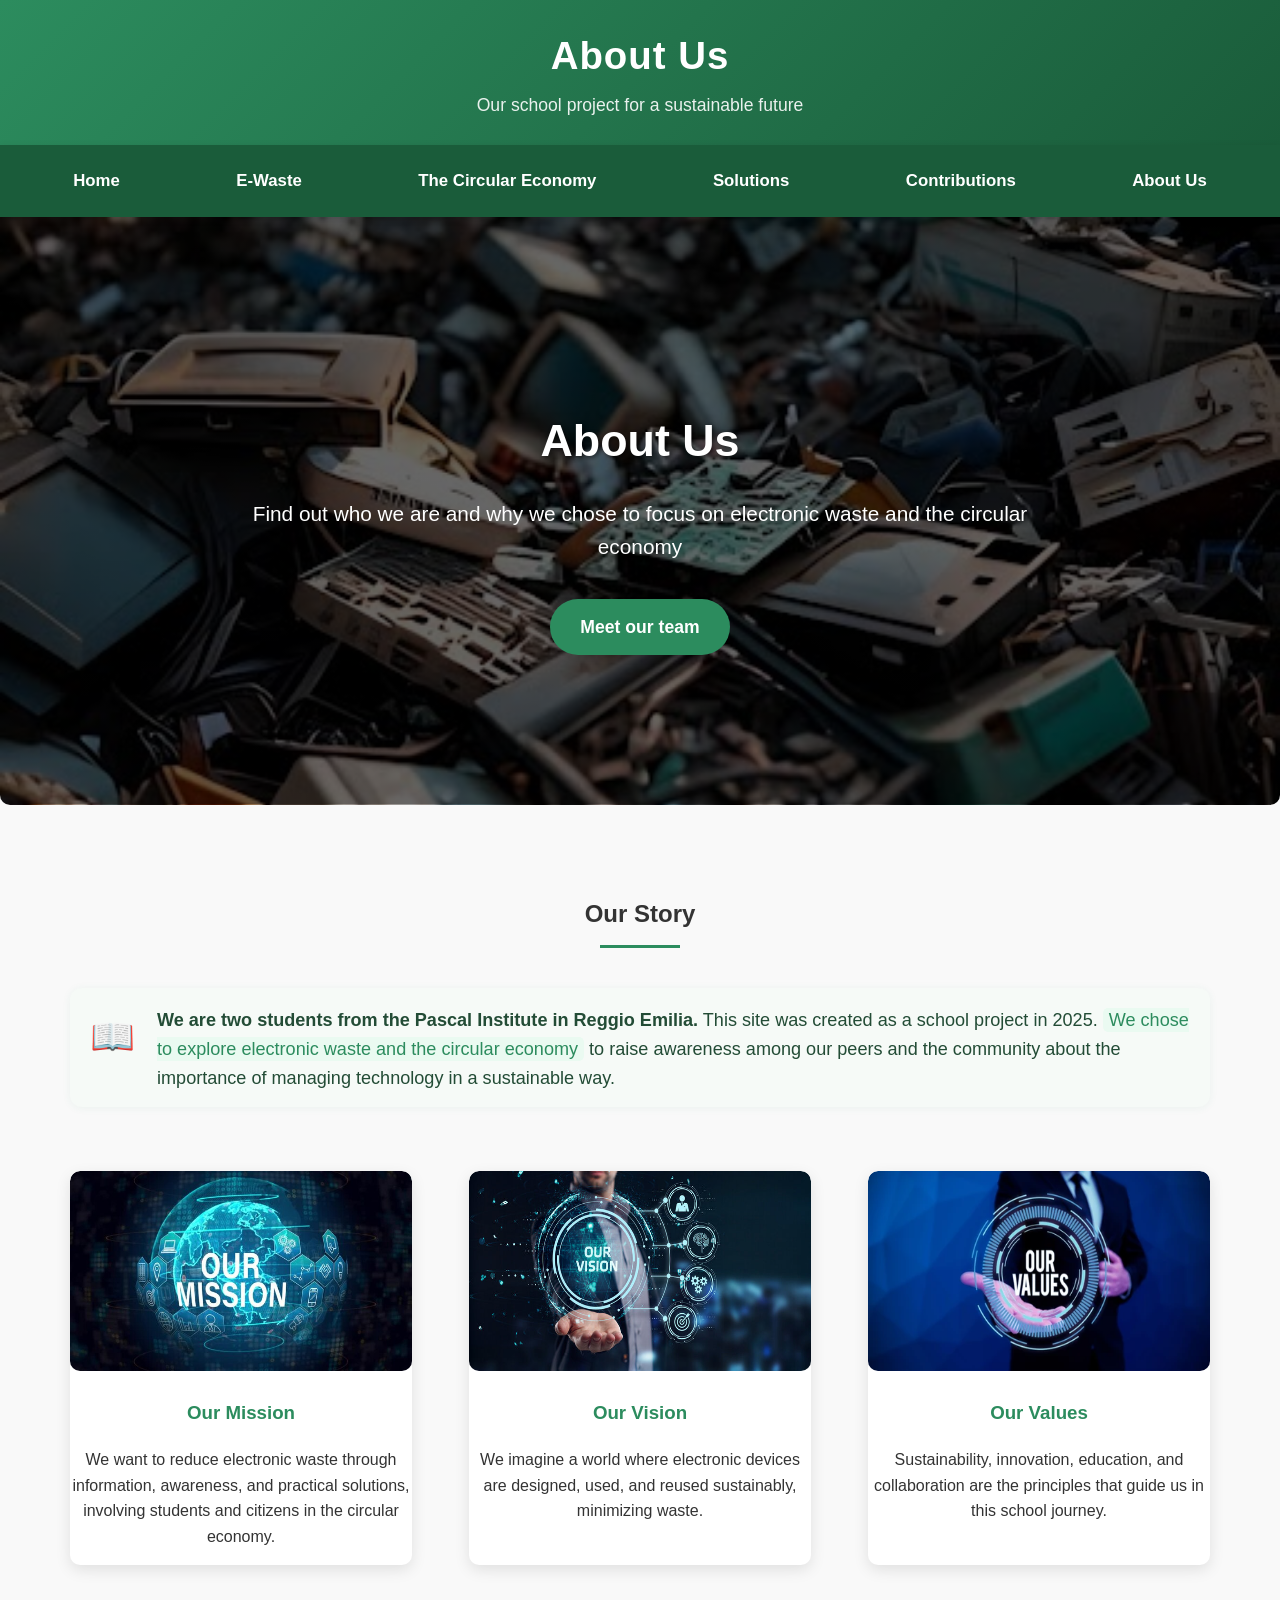
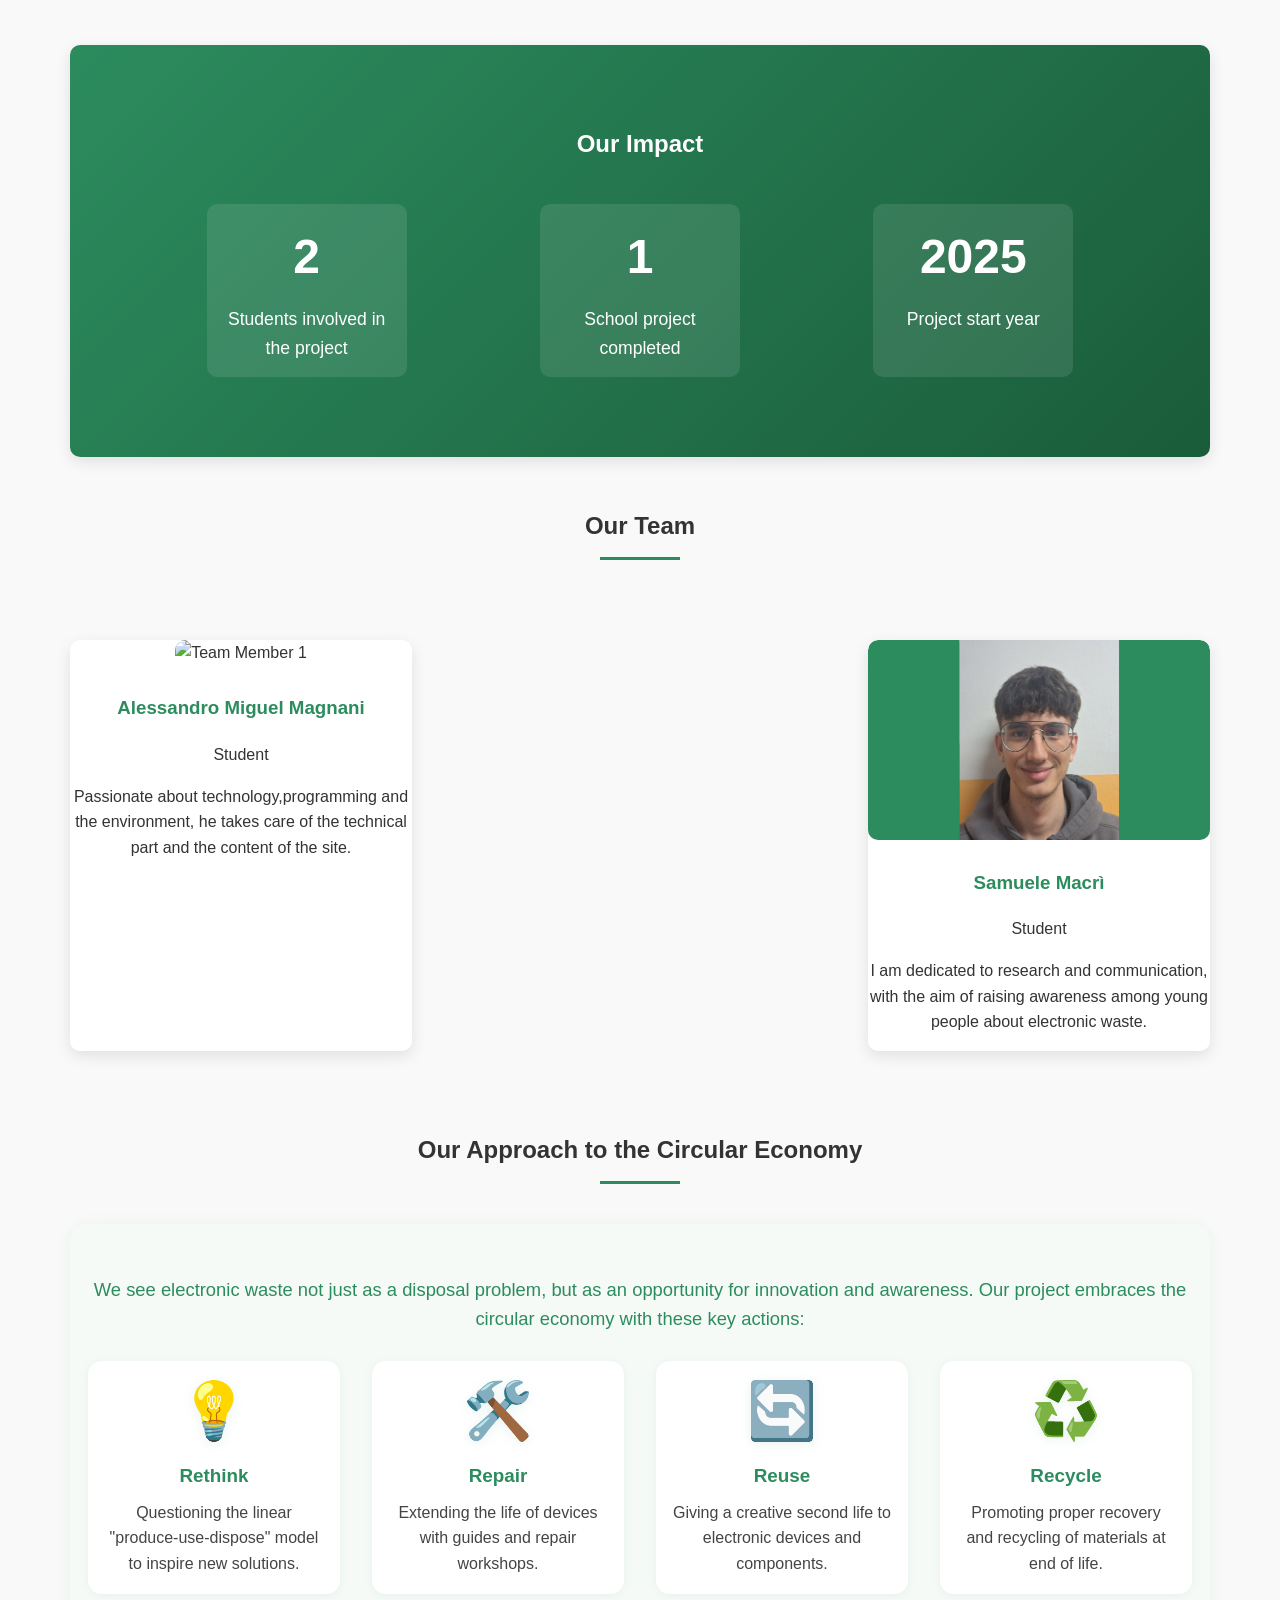
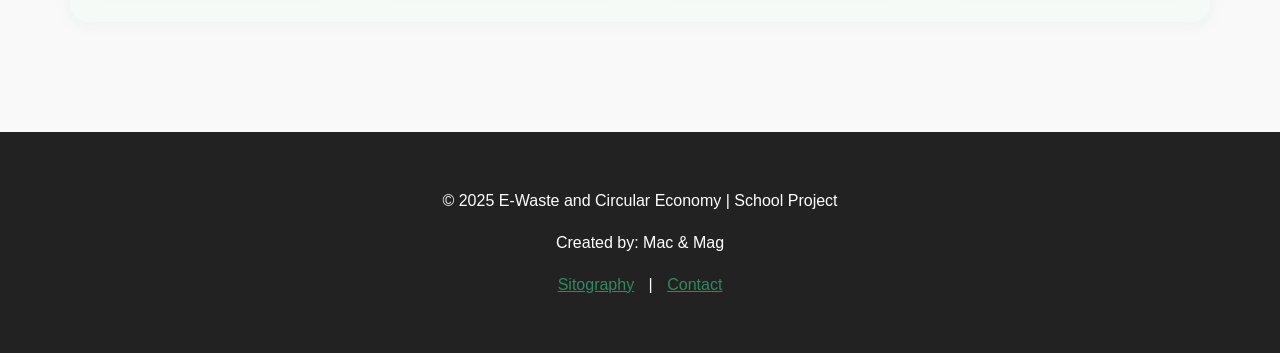
==== docs/chisiamo.html @ 3bbdf6ba "Add files via upload" ====
<!DOCTYPE html>
<html lang="en">
  <head>
    <meta charset="UTF-8">
    <meta name="viewport" content="width=device-width, initial-scale=1.0">
    <link rel="stylesheet" href="style.css">
    <link rel="icon" href="img/favicon.png" type="image/png">
    <title>About Us - E-Waste and Circular Economy</title>
    <style>
    
    </style>
  </head>
  <body>
    <header>
      <h1>About Us</h1>
      <p>Our school project for a sustainable future</p>
    </header>

    <nav>
      <a href="index.html">Home</a>
      <a href="page1.html">E-Waste</a>
      <a href="page2.html">The Circular Economy</a>
      <a href="page3.html">Solutions</a>
      <a href="page4.html">Contributions</a>
      <a href="#">About Us</a>
    </nav>

    <div class="hero">
      <h2>About Us</h2>
      <p>Find out who we are and why we chose to focus on electronic waste and the circular economy</p>
      <a href="#team" class="btn">Meet our team</a>
    </div>

    <div class="container">
      <h2 class="section-title">Our Story</h2>
      <div class="ourstory-paragraph">
        <span class="ourstory-icon" role="img" aria-label="Book">📖</span>
        <span>
          <b>We are two students from the Pascal Institute in Reggio Emilia.</b> This site was created as a school project in 2025. <span class="ourstory-highlight">We chose to explore electronic waste and the circular economy</span> to raise awareness among our peers and the community about the importance of managing technology in a sustainable way.
        </span>
      </div>

      <div class="features">
        <div class="feature-box">
          <img src="img/i28.jpg" alt="Mission Icon">
          <h3>Our Mission</h3>
          <p>We want to reduce electronic waste through information, awareness, and practical solutions, involving students and citizens in the circular economy.</p>
        </div>
        <div class="feature-box">
          <img src="img/i29.jpg" alt="Vision Icon">
          <h3>Our Vision</h3>
          <p>We imagine a world where electronic devices are designed, used, and reused sustainably, minimizing waste.</p>
        </div>
        <div class="feature-box">
          <img src="img/i30.png" alt="Values Icon">
          <h3>Our Values</h3>
          <p>Sustainability, innovation, education, and collaboration are the principles that guide us in this school journey.</p>
        </div>
      </div>

      <div class="statistics">
        <h2>Our Impact</h2>
        <div class="stat-container">
          <div class="stat-box">
            <div class="number">2</div>
            <div class="description">Students involved in the project</div>
          </div>
          <div class="stat-box">
            <div class="number">1</div>
            <div class="description">School project completed</div>
          </div>
          <div class="stat-box">
            <div class="number">2025</div>
            <div id="team" class="description">Project start year</div>
          </div>
        </div>
      </div>

      <h2  class="section-title">Our Team</h2>
      <div class="features">
        <div class="feature-box">
          <img src="img/Miguel.jpg" alt="Team Member 1">
          <h3>Alessandro Miguel Magnani</h3>
          <p>Student</p>
          <p>Passionate about technology,programming and the environment, he takes care of the technical part and the content of the site.</p>
        </div>
        <div class="feature-box">
          <img src="img/samuele.jpg" alt="Team Member 2">
          <h3>Samuele Macrì</h3>
          <p>Student</p>
          <p>I am dedicated to research and communication, with the aim of raising awareness among young people about electronic waste.</p>
        </div>
      </div>

      <h2 class="section-title">Our Approach to the Circular Economy</h2>
      <div class="circular-approach">
        <p class="approach-intro">We see electronic waste not just as a disposal problem, but as an opportunity for innovation and awareness. Our project embraces the circular economy with these key actions:</p>
        <div class="approach-grid">
          <div class="approach-item">
            <span class="approach-icon-emoji" role="img" aria-label="Rethink">💡</span>
            <h4>Rethink</h4>
            <p>Questioning the linear "produce-use-dispose" model to inspire new solutions.</p>
          </div>
          <div class="approach-item">
            <span class="approach-icon-emoji" role="img" aria-label="Repair">🛠️</span>
            <h4>Repair</h4>
            <p>Extending the life of devices with guides and repair workshops.</p>
          </div>
          <div class="approach-item">
            <span class="approach-icon-emoji" role="img" aria-label="Reuse">🔄</span>
            <h4>Reuse</h4>
            <p>Giving a creative second life to electronic devices and components.</p>
          </div>
          <div class="approach-item">
            <span class="approach-icon-emoji" role="img" aria-label="Recycle">♻️</span>
            <h4>Recycle</h4>
            <p>Promoting proper recovery and recycling of materials at end of life.</p>
          </div>
        </div>
      </div>
    </div>

    <footer>
      <p>&copy; 2025 E-Waste and Circular Economy | School Project</p>
        <p>Created by: Mac & Mag</p>
        <p>
            <a href="sitography.html" style="color: #2c8c5e; margin: 0 10px;">Sitography</a> |
            <a href="#" style="color: #2c8c5e; margin: 0 10px;">Contact</a> 
        </p>
    </footer>
    </footer>
  </body>
</html>
---- docs/style.css ----
* {
        box-sizing: border-box;
      }
     
      body {
        font-family: 'Open Sans', sans-serif;
        margin: 0;
        padding: 0;
        background-color: #f9f9f9;
        color: #333;
        line-height: 1.6;
      }

      h1, h2, h3 {
        font-family: 'Montserrat', sans-serif;
        font-weight: 700;
      }

      header {
        background: linear-gradient(135deg, #2c8c5e 0%, #1a5c3a 100%);
        color: white;
        padding: 25px;
        text-align: center;
        box-shadow: 0 3px 10px rgba(0,0,0,0.2);
      }

      header h1 {
        margin: 0;
        font-size: 2.4em;
        letter-spacing: 1px;
      }

      header p {
        margin: 5px 0 0;
        font-size: 1.1em;
        opacity: 0.9;
      }

      nav {
        display:flex;
        flex-flow: row wrap;
        justify-content: space-around;

        background-color: #1a5c3a;
        padding: 15px;
        text-align: center;
        position: sticky;
        top: 0;
        z-index: 100;
        box-shadow: 0 2px 8px rgba(0,0,0,0.1);
      }

      nav a {
        color: white;
        text-decoration: none;
        margin: 0 20px;
        font-weight: 600;
        font-size: 1.05em;
        transition: all 0.3s ease;
        padding: 8px 0;
        position: relative;
      }

      nav a:after {
        content: '';
        position: absolute;
        width: 0;
        height: 2px;
        background: white;
        bottom: 0;
        left: 0;
        transition: width 0.3s ease;
      }

      nav a:hover:after {
        width: 100%;
      }

      .container {
        max-width: 1200px;
        margin: 0 auto;
        padding: 30px;
      }

      .hero {
        background-image: linear-gradient(rgba(0,0,0,0.6), rgba(0,0,0,0.6)), url('img/wasted2.jpg');
        background-size: cover;
        background-position: center;
        color: white;
        text-align: center;
        padding: 150px 20px;
        margin-bottom: 40px;
        border-radius: 0 0 10px 10px;
        position: relative;
      }

      .hero h2 {
        font-size: 2.8em;
        margin-bottom: 20px;
        text-shadow: 2px 2px 4px rgba(0,0,0,0.5);
      }

      .hero p {
        font-size: 1.3em;
        margin-bottom: 35px;
        max-width: 800px;
        margin-left: auto;
        margin-right: auto;
      }

      .btn {
        display: inline-block;
        background-color: #2c8c5e;
        color: white;
        padding: 12px 28px;
        border-radius: 30px;
        text-decoration: none;
        font-weight: bold;
        transition: all 0.3s;
        border: 2px solid transparent;
        font-size: 1.1em;
        box-shadow: 0 4px 6px rgba(0,0,0,0.1);
      }

      .btn:hover {
        background-color: white;
        color: #2c8c5e;
        border-color: #2c8c5e;
        transform: translateY(-3px);
      }

      .section-title {
        text-align: center;
        margin-bottom: 40px;
        position: relative;
        padding-bottom: 15px;
      }
     
      .section-title:after {
        content: '';
        position: absolute;
        width: 80px;
        height: 3px;
        background-color: #2c8c5e;
        bottom: 0;
        left: 50%;
        transform: translateX(-50%);
      }

      .features {
        display: flex;
        flex-wrap: wrap;
        justify-content: space-between;
        margin-bottom: 50px;
      }

      .feature-box {
        flex-basis: 30%;
        background-color: white;
        border-radius: 10px;
        margin-bottom: 30px;
        box-shadow: 0 5px 15px rgba(0,0,0,0.1);
        text-align: center;
        transition: transform 0.3s, box-shadow 0.3s;
        margin-top:40px;
        overflow: hidden;
      }
     
      .feature-box:hover {
        transform: translateY(-10px);
        transform: scale(1.2);
        box-shadow: 0 12px 20px rgba(0,0,0,0.15);
        overflow: hidden;
      }

      .feature-box img {
        height: auto;
        border-radius: 10px;
        margin-bottom: 20px;
        transition: transform 0.5s;
        width: 100%;
        height: 200px;
        background-color: var(--gray);
        position: relative;
        overflow: hidden;
      }
     
      .feature-box:hover img {
        transform: scale(1.1);
      }
     
      .feature-box h3 {
        color: #2c8c5e;
        margin-top: 0;
      }

      .statistics {
        background: linear-gradient(135deg, #2c8c5e 0%, #1a5c3a 100%);
        color: white;
        padding: 60px 20px;
        text-align: center;
        margin-bottom: 50px;
        border-radius: 10px;
        box-shadow: 0 5px 15px rgba(0,0,0,0.1);
      }

      .stat-container {
        display: flex;
        justify-content: space-around;
        flex-wrap: wrap;
        max-width: 1000px;
        margin: 0 auto;
      }

      .stat-box {
        margin: 20px;
        padding: 15px;
        background-color: rgba(255, 255, 255, 0.1);
        border-radius: 10px;
        width: 100px;
        min-width: 200px;
      }

      .stat-box .number {
        font-size: 3em;
        font-weight: bold;
        margin-bottom: 10px;
      }
     
      .stat-box .description {
        font-size: 1.1em;
      }

      footer {
        background-color: #222;
        color: white;
        text-align: center;
        padding: 40px 20px;
        margin-top: 60px;
      }
      
      .circular-approach {
        margin: 40px 0 20px 0;
        background: #f6faf7;
        border-radius: 18px;
        padding: 32px 18px 28px 18px;
        box-shadow: 0 2px 16px 0 rgba(44,140,94,0.07);
      }
      .approach-intro {
        text-align: center;
        font-size: 1.15em;
        color: #2c8c5e;
        margin-bottom: 28px;
      }
      .approach-grid {
        display: grid;
        grid-template-columns: repeat(auto-fit, minmax(210px, 1fr));
        gap: 28px 32px;
        margin-top: 10px;
      }
      .approach-item {
        background: #fff;
        border-radius: 14px;
        box-shadow: 0 1px 8px 0 rgba(44,140,94,0.08);
        padding: 22px 16px 18px 16px;
        text-align: center;
        transition: transform 0.18s, box-shadow 0.18s;
      }
      .approach-item:hover {
        transform: translateY(-6px) scale(1.03);
        box-shadow: 0 4px 18px 0 rgba(44,140,94,0.13);
      }
      .approach-icon {
        width: 54px;
        height: 54px;
        object-fit: contain;
        margin-bottom: 12px;
        filter: drop-shadow(0 2px 6px rgba(44,140,94,0.10));
      }
      .approach-icon-emoji {
        display: inline-block;
        font-size: 3.5em;
        margin-bottom: 12px;
        line-height: 1;
        filter: drop-shadow(0 2px 6px rgba(44,140,94,0.10));
      }
      .approach-item h4 {
        color: #2c8c5e;
        margin: 10px 0 8px 0;
        font-size: 1.18em;
      }
      .approach-item p {
        color: #444;
        font-size: 1em;
        margin: 0;
      }
      
      
      .sitography-intro {
        background: #eafaf1;
        border-radius: 12px;
        padding: 22px 18px 12px 18px;
        margin-bottom: 28px;
        border-left: 6px solid #2c8c5e;
        box-shadow: 0 2px 10px 0 rgba(44,140,94,0.08);
      }
      .sitography-section {
        margin-bottom: 36px;
        border-bottom: 2px dashed #b2d8c2;
        padding-bottom: 22px;
        background: #f6faf7;
        border-radius: 10px;
        box-shadow: 0 1px 8px 0 rgba(44,140,94,0.06);
      }
      .reference-list {
        list-style-type: none;
        padding-left: 0;
      }
      .reference-item {
        margin-bottom: 20px;
        background: #fff;
        border-radius: 8px;
        padding: 14px 16px 10px 16px;
        box-shadow: 0 1px 8px 0 rgba(44,140,94,0.10);
        border-left: 5px solid #2c8c5e;
        transition: transform 0.13s, box-shadow 0.13s;
      }
      .reference-item:hover {
        transform: translateY(-3px) scale(1.01);
        box-shadow: 0 4px 16px 0 rgba(44,140,94,0.13);
      }
      .reference-item h3 {
        font-size: 1.09em;
        margin: 0 0 4px 0;
        color: #2c8c5e;
        letter-spacing: 0.2px;
      }
      .source-description {
        font-size: 0.99em;
        color: #444;
        margin-bottom: 2px;
      }
      .source-link {
        font-family: monospace;
        font-size: 1em;
        color: #1a5c3a;
        text-decoration: underline dotted;
        word-break: break-all;
        background: #eafaf1;
        border-radius: 4px;
        padding: 3px 8px;
        display: inline-block;
        margin-top: 2px;
        transition: background 0.15s, color 0.15s;
      }
      .source-link:hover {
        background: #2c8c5e;
        color: #fff;
      }
      .sitography-section h2 {
        font-size: 1.15em;
        color: #1a5c3a;
        margin-bottom: 12px;
        letter-spacing: 0.7px;
        text-shadow: 0 1px 0 #fff;
      }

      .circular-basics {
        display: flex;
        flex-wrap: wrap;
        gap: 32px;
        align-items: flex-start;
        margin-bottom: 24px;
        background: #f6faf7;
        border-radius: 16px;
        padding: 24px 18px 18px 18px;
        box-shadow: 0 2px 14px 0 rgba(44,140,94,0.07);
      }
      
      .circular-basics-text {
        flex: 2 1 260px;
        min-width: 220px;
        font-size: 1.08em;
        color: #234c36;
      }

      .circular-basics-principles {
        flex: 1 1 220px;
        min-width: 180px;
        display: flex;
        flex-direction: column;
        gap: 18px;
        justify-content: center;
      }

      .circular-principle {
        display: flex;
        align-items: center;
        gap: 14px;
        background: #fff;
        border-radius: 10px;
        box-shadow: 0 1px 8px 0 rgba(44,140,94,0.08);
        padding: 12px 14px;
        font-size: 1.08em;
        transition: box-shadow 0.15s, transform 0.15s;
      }

      .circular-principle:hover {
        box-shadow: 0 4px 16px 0 rgba(44,140,94,0.13);
        transform: translateY(-2px) scale(1.03);
      }

      .circular-icon {
        font-size: 2.2em;
        margin-right: 4px;
        filter: drop-shadow(0 2px 6px rgba(44,140,94,0.10));
      }

      @media (max-width: 700px) {
        .circular-basics {
          flex-direction: column;
          gap: 18px;
          padding: 12px 4vw;
        }
        .circular-basics-principles {
          flex-direction: column;
          gap: 12px;
        }
      }

      @media (max-width: 600px) {
        .sitography-section, .reference-item, .sitography-intro {
          padding: 10px 4vw;
        }
        .reference-item h3 {
          font-size: 1em;
        }
      }


      .ewaste-paragraphs {
        margin-bottom: 22px;
        margin-top: 8px;
      }

      .ewaste-lead {
        background: #f6faf7;
        border-radius: 10px;
        padding: 16px 18px 12px 18px;
        margin-bottom: 12px;
        font-size: 1.08em;
        color: #234c36;
        box-shadow: 0 1px 8px 0 rgba(44,140,94,0.07);
        display: flex;
        align-items: flex-start;
        gap: 12px;
      }

      .ewaste-icon {
        font-size: 1.7em;
        margin-right: 8px;
        margin-top: 2px;
        flex-shrink: 0;
      }

      .ewaste-highlight {
        background: #eafaf1;
        border-radius: 5px;
        padding: 2px 6px;
        font-weight: 500;
        color: #2c8c5e;
      }

      @media (max-width: 700px) {
        .ewaste-lead {
          font-size: 1em;
          padding: 10px 6vw;
        }
      }


      .ourstory-paragraph {
        background: #f6faf7;
        border-radius: 12px;
        padding: 18px 20px 14px 20px;
        margin-bottom: 24px;
        font-size: 1.13em;
        color: #234c36;
        box-shadow: 0 1px 8px 0 rgba(44,140,94,0.07);
        display: flex;
        align-items: flex-start;
        gap: 14px;
      }

      .ourstory-icon {
        font-size: 2em;
        margin-right: 8px;
        margin-top: 2px;
        flex-shrink: 0;
      }

      .ourstory-highlight {
        background: #eafaf1;
        border-radius: 5px;
        padding: 2px 6px;
        font-weight: 500;
        color: #2c8c5e;
      }

      @media (max-width: 700px) {
        .ourstory-paragraph {
          font-size: 1em;
          padding: 10px 6vw;
        }
      }


      .homepage-intro {
        background: #f6faf7;
        border-radius: 12px;
        padding: 18px 20px 14px 20px;
        margin-bottom: 22px;
        font-size: 1.13em;
        color: #234c36;
        box-shadow: 0 1px 8px 0 rgba(44,140,94,0.07);
        display: flex;
        align-items: flex-start;
        gap: 14px;
      }

      .homepage-intro-simple {
        background: #eafaf1;
        margin-top: -10px;
        margin-bottom: 24px;
      }

      .homepage-icon {
        font-size: 2em;
        margin-right: 8px;
        margin-top: 2px;
        flex-shrink: 0;
      }

      .homepage-highlight {
        background: #eafaf1;
        border-radius: 5px;
        padding: 2px 6px;
        font-weight: 500;
        color: #2c8c5e;
      }

      @media (max-width: 700px) {
        .homepage-intro {
          font-size: 1em;
          padding: 10px 6vw;
        }
      }
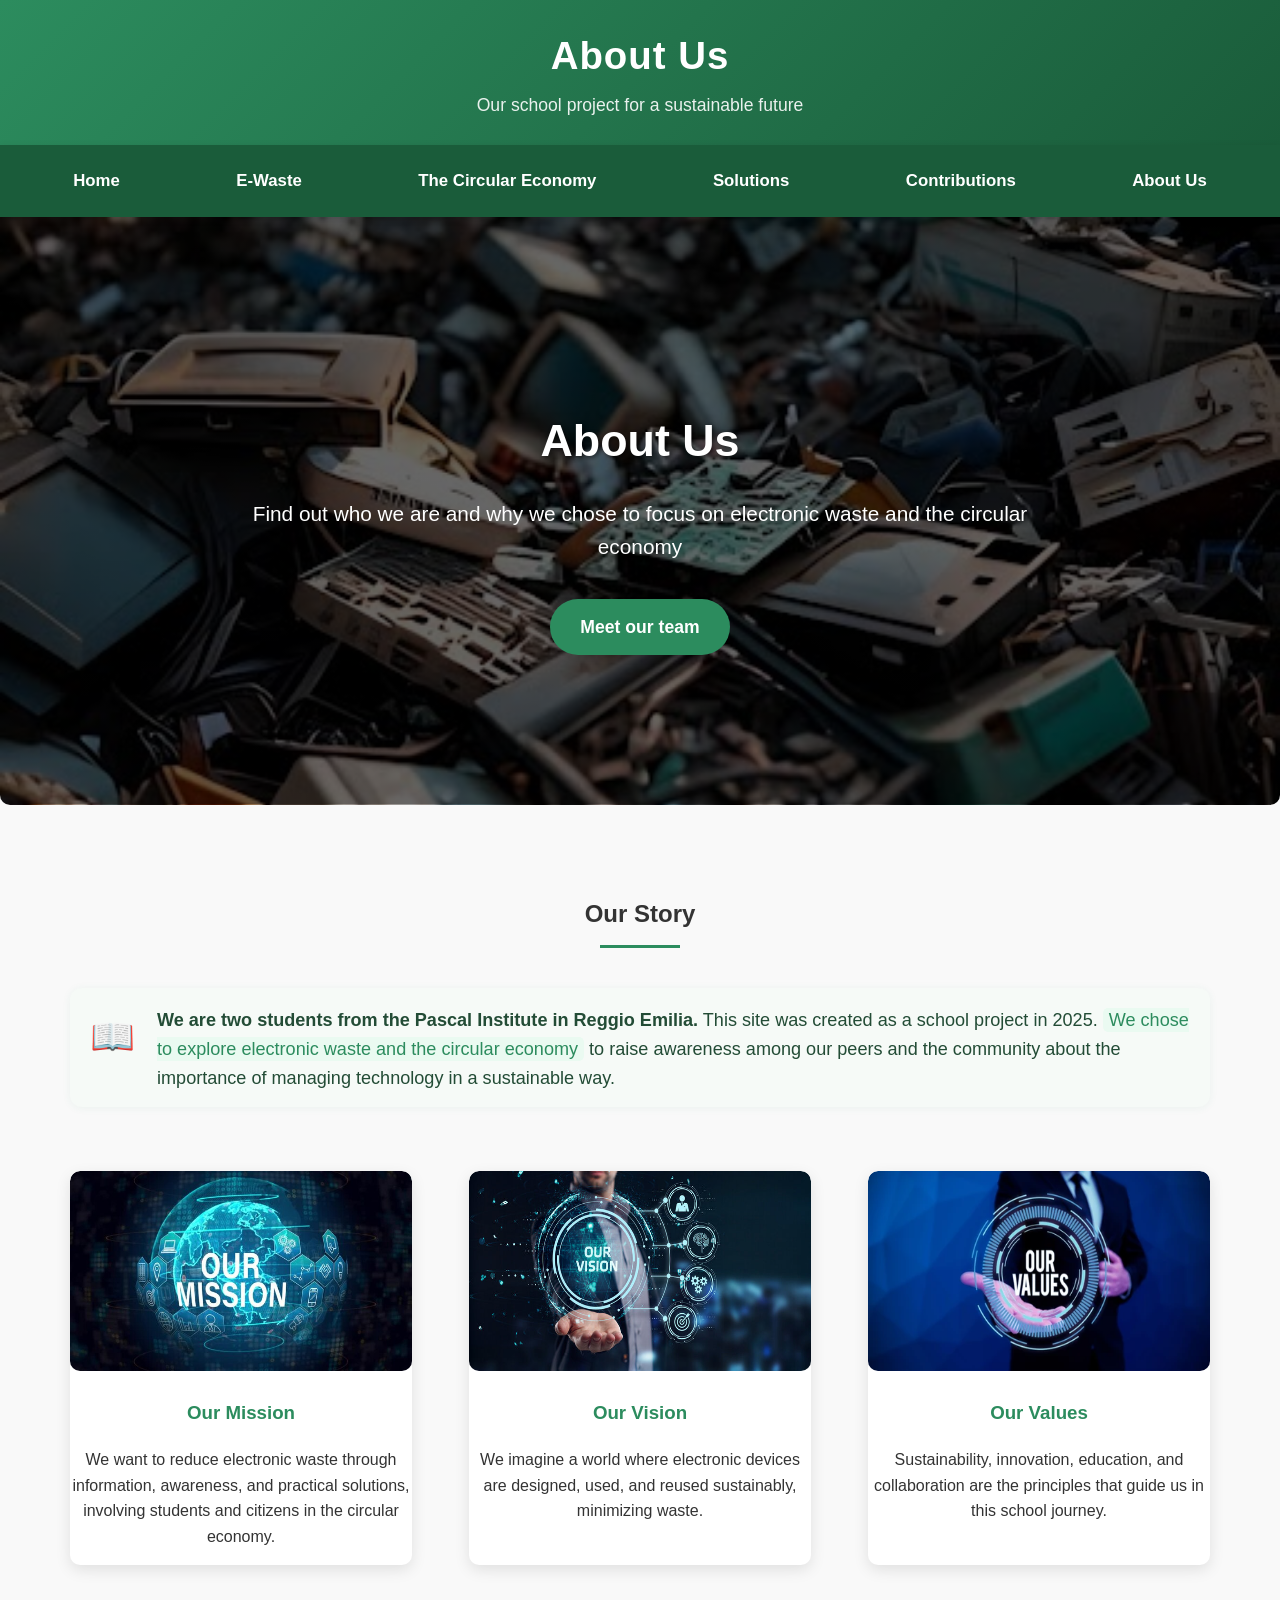
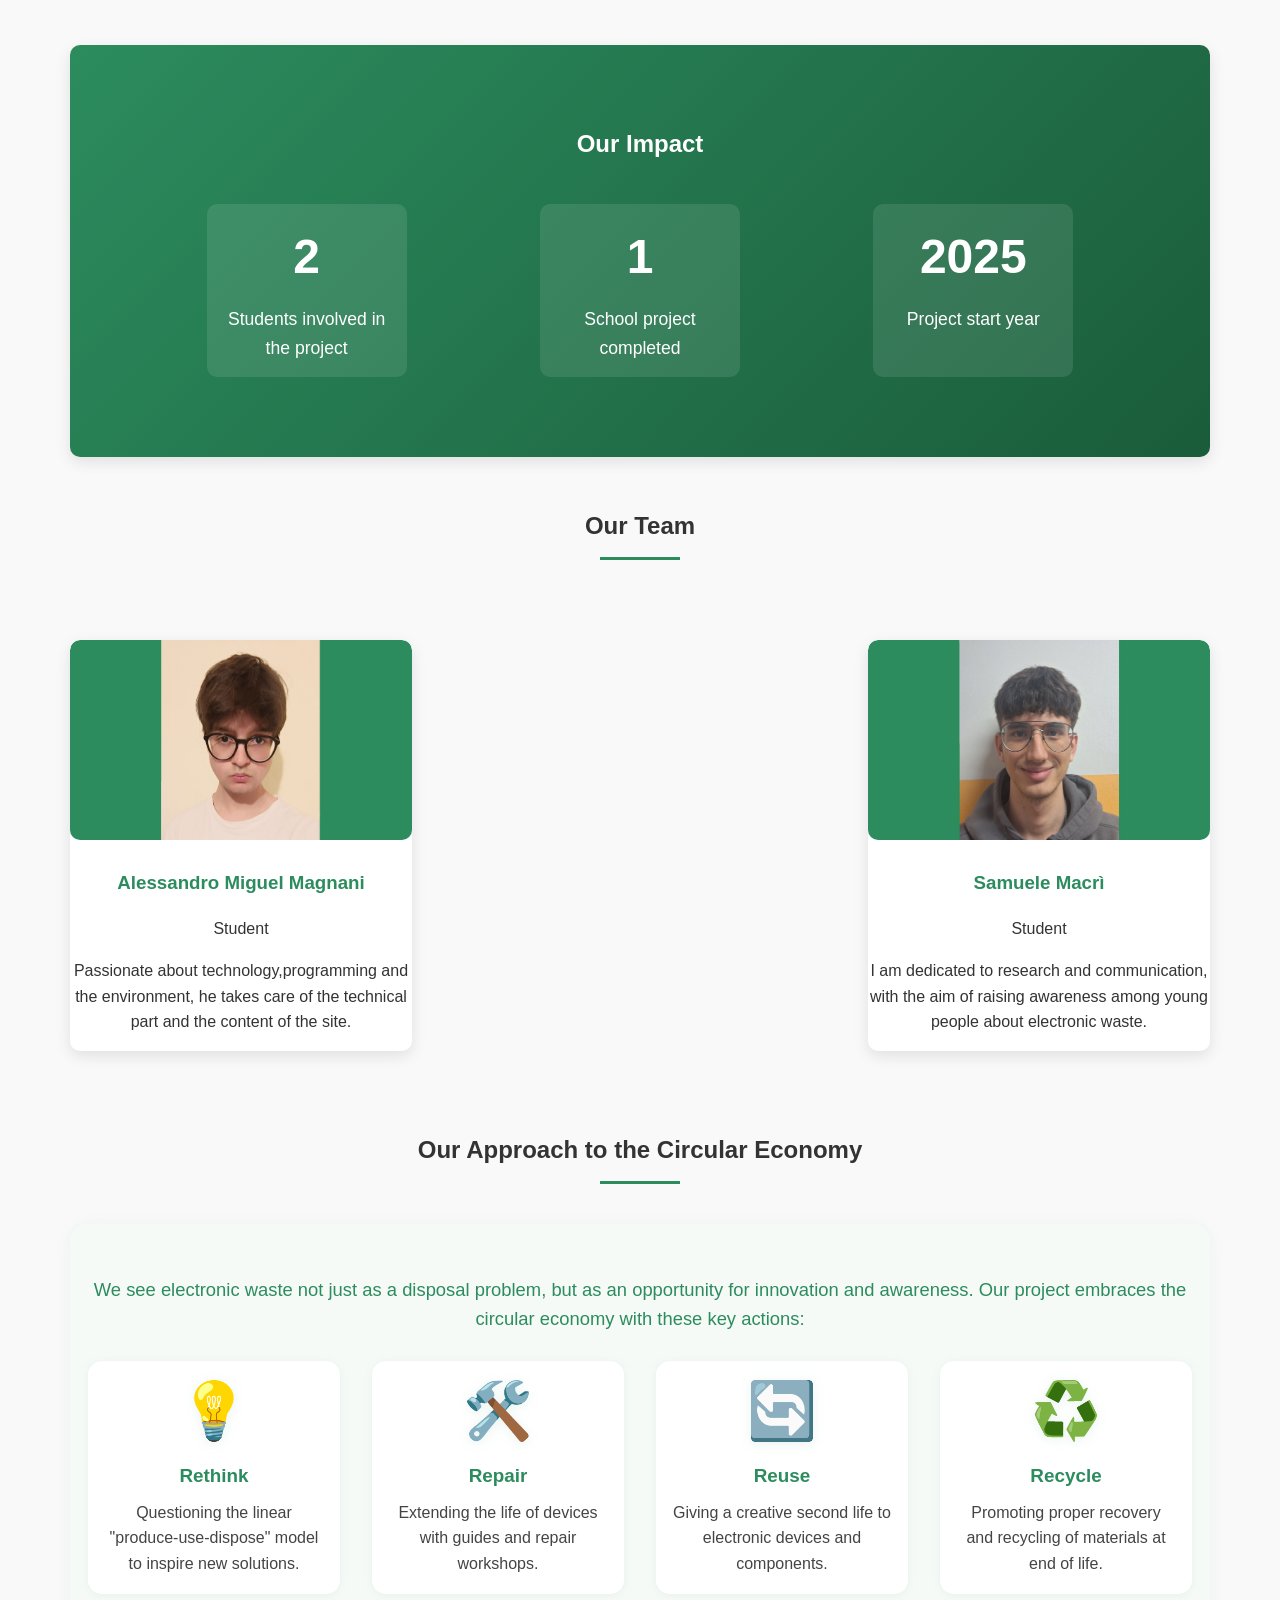
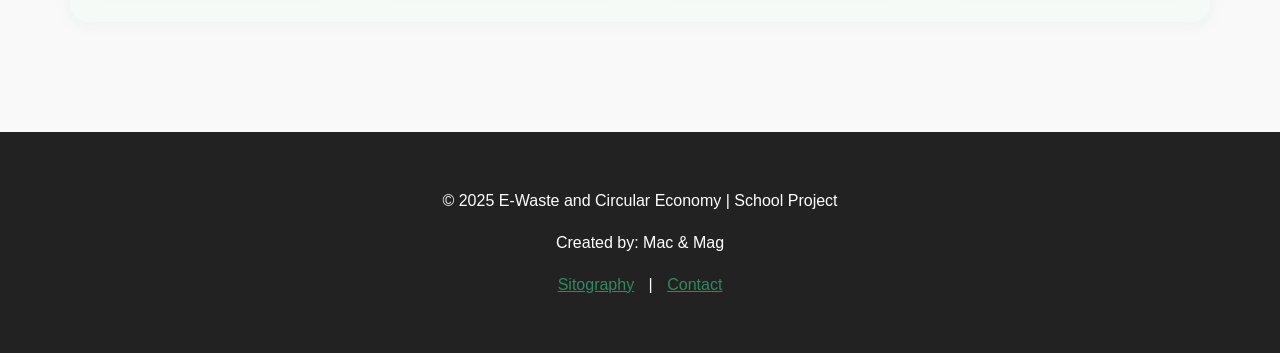
==== commit 4187aa38: "Update chisiamo.html" ====
--- a/docs/chisiamo.html
+++ b/docs/chisiamo.html
@@ -79,7 +79,7 @@
       <h2  class="section-title">Our Team</h2>
       <div class="features">
         <div class="feature-box">
-          <img src="img/Miguel.jpg" alt="Team Member 1">
+          <img src="img/miguel.jpg" alt="Team Member 1">
           <h3>Alessandro Miguel Magnani</h3>
           <p>Student</p>
           <p>Passionate about technology,programming and the environment, he takes care of the technical part and the content of the site.</p>
